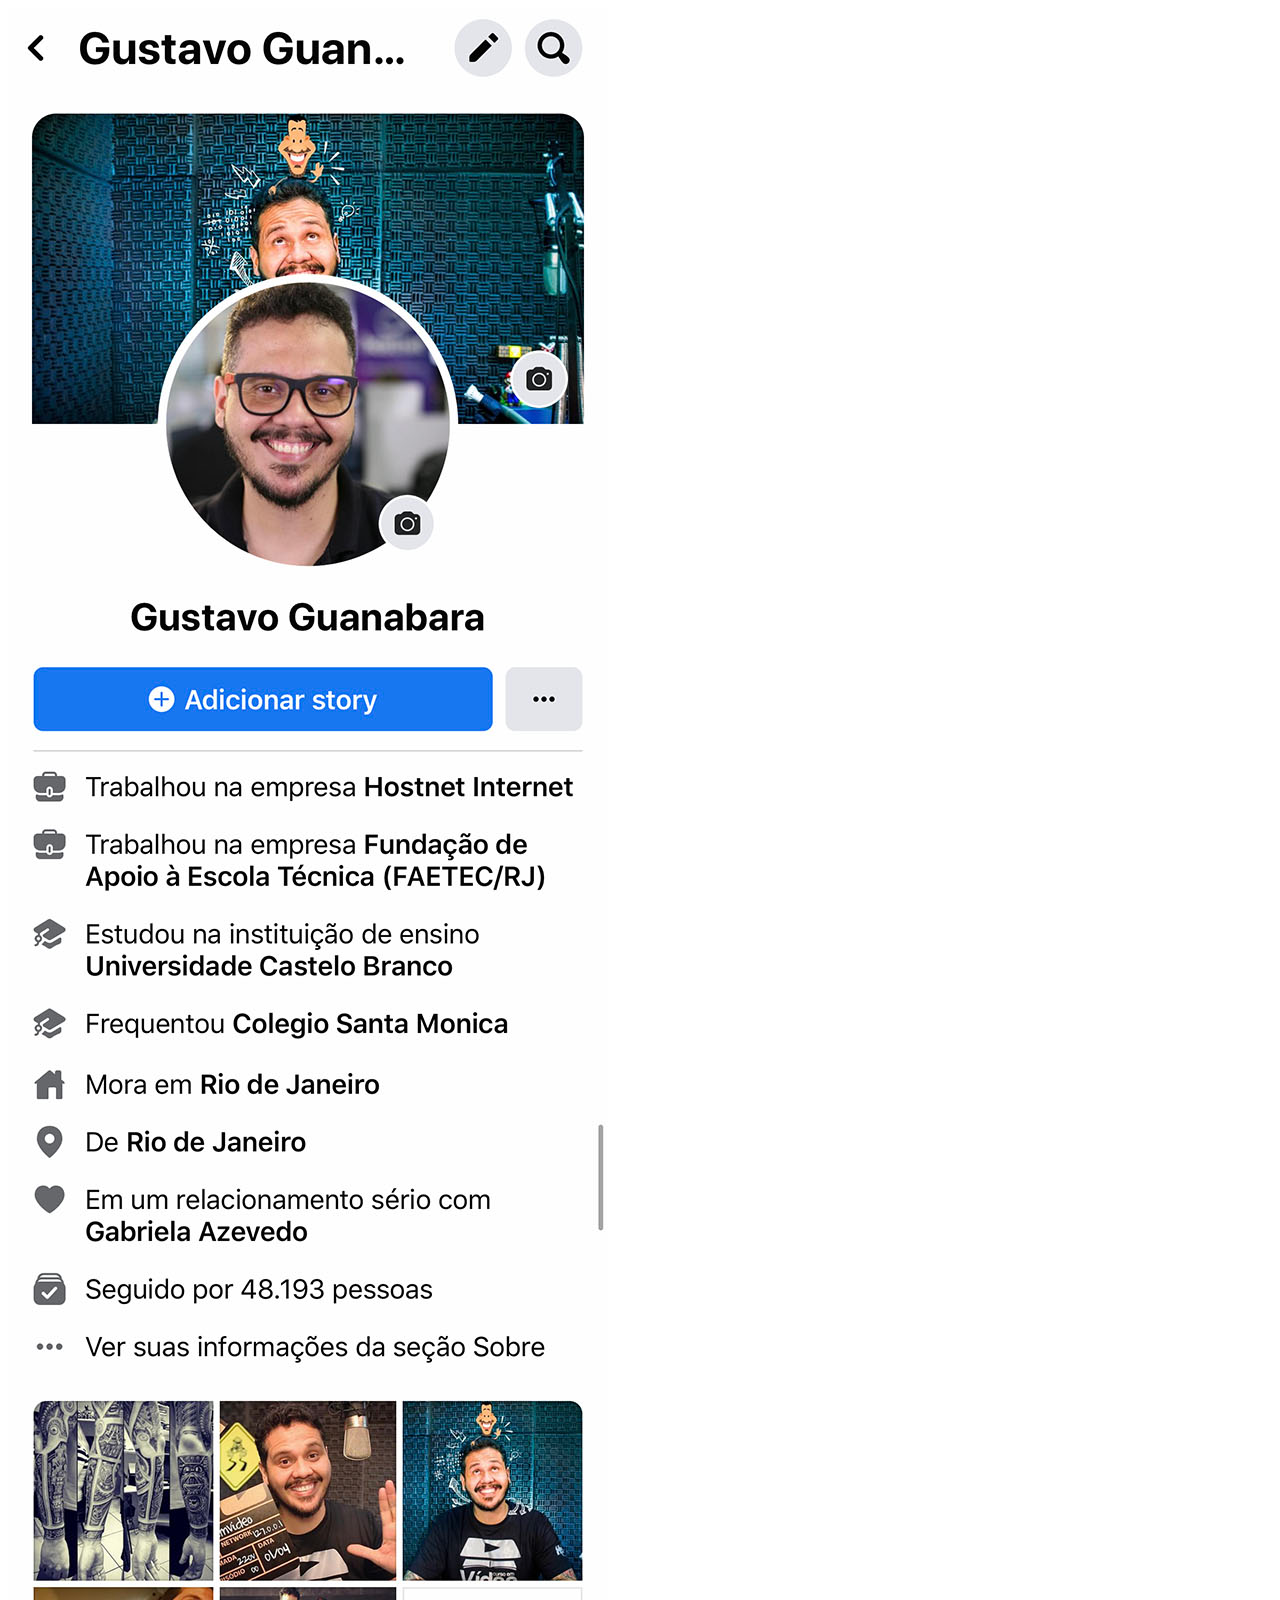
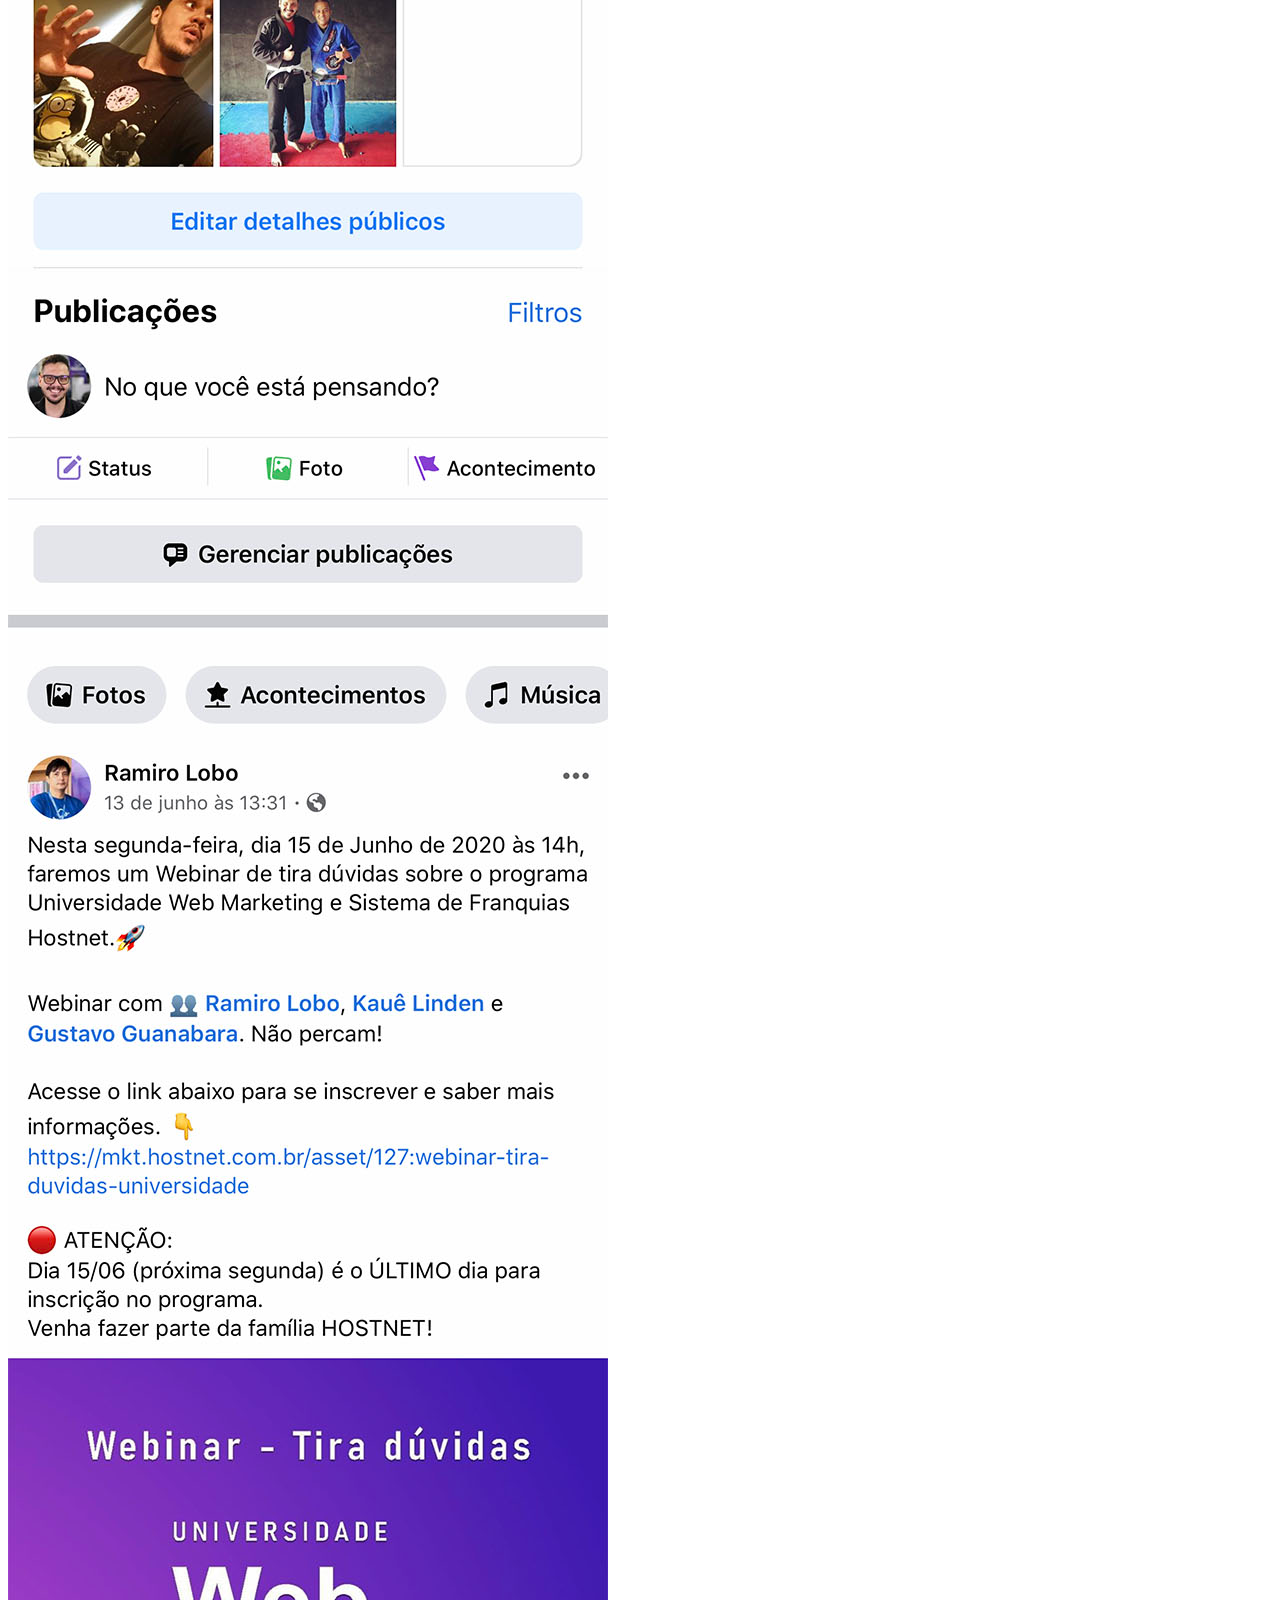
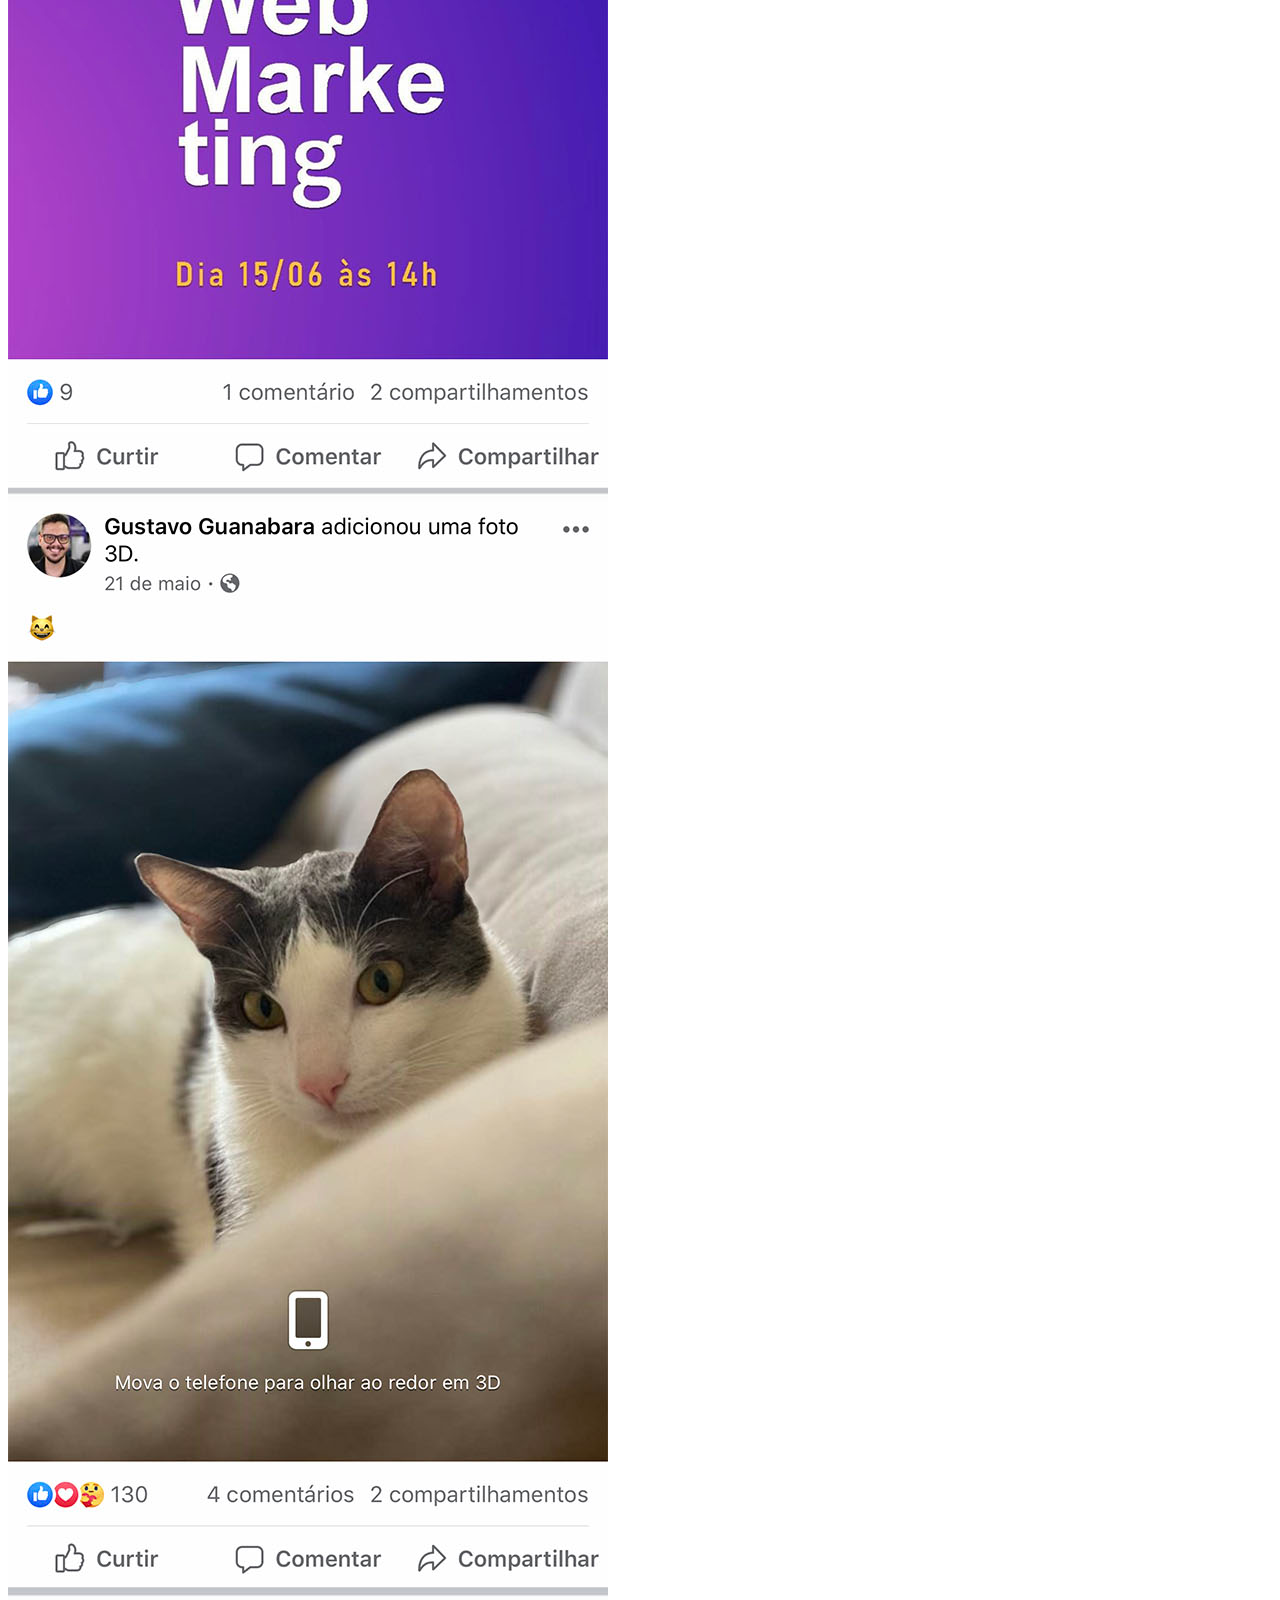
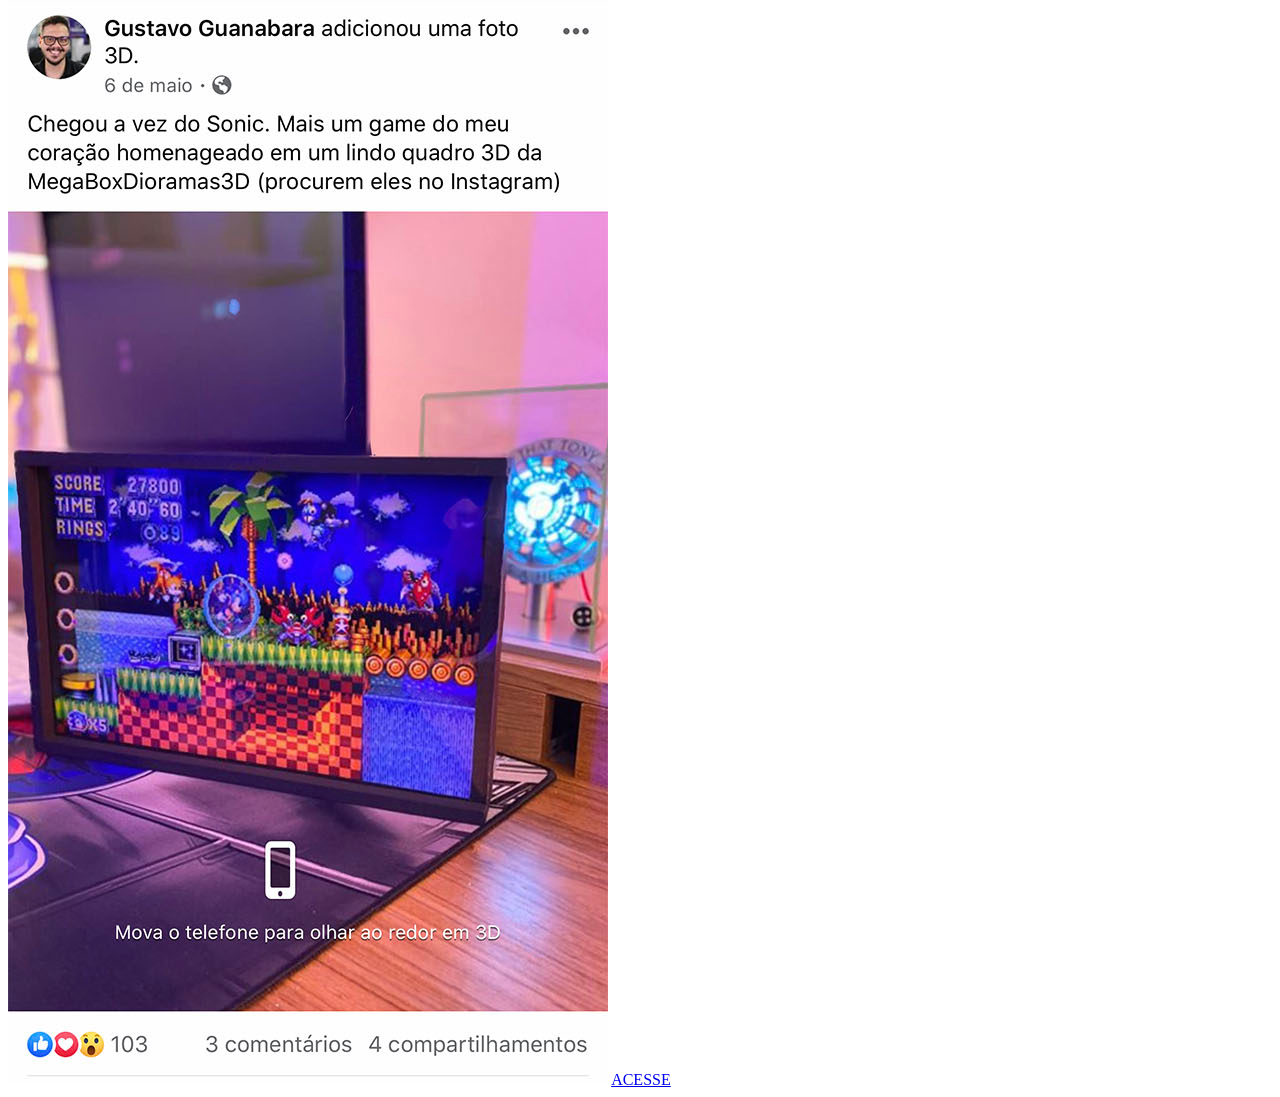
==== facebook.html @ 9b7a17c1 "telas html" ====
<!DOCTYPE html>
<html lang="pt-br">
<head>
    <meta charset="UTF-8">
    <meta name="viewport" content="width=device-width, initial-scale=1.0">
    <title>Document</title>
    <link rel="stylesheet" href="estilos/social.css">
</head>
<body>
    <img src="imagens/tela-facebook.jpg" alt="Facebook">
    <a href="https://www.facebook.com/gustavoguanabara/?locale=pt_BR" target="_blank">ACESSE</a>
</body>
</html>
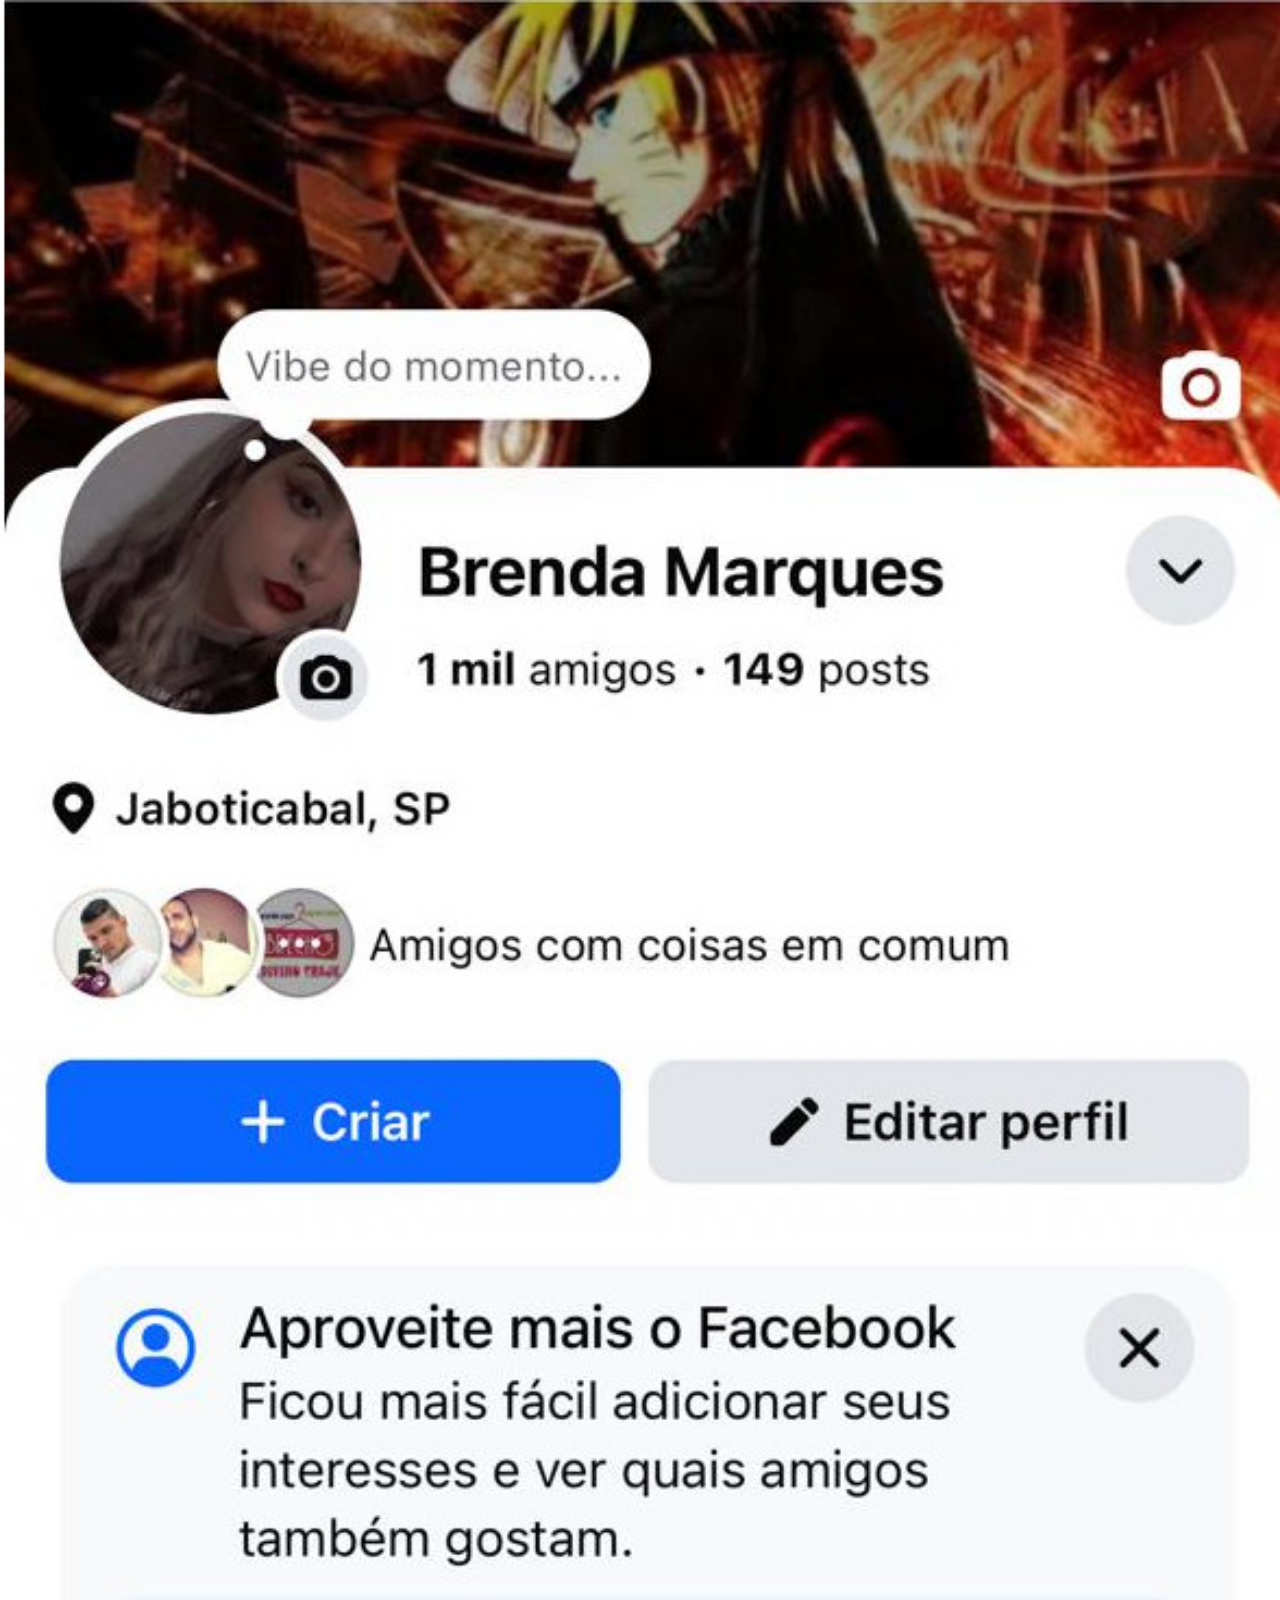
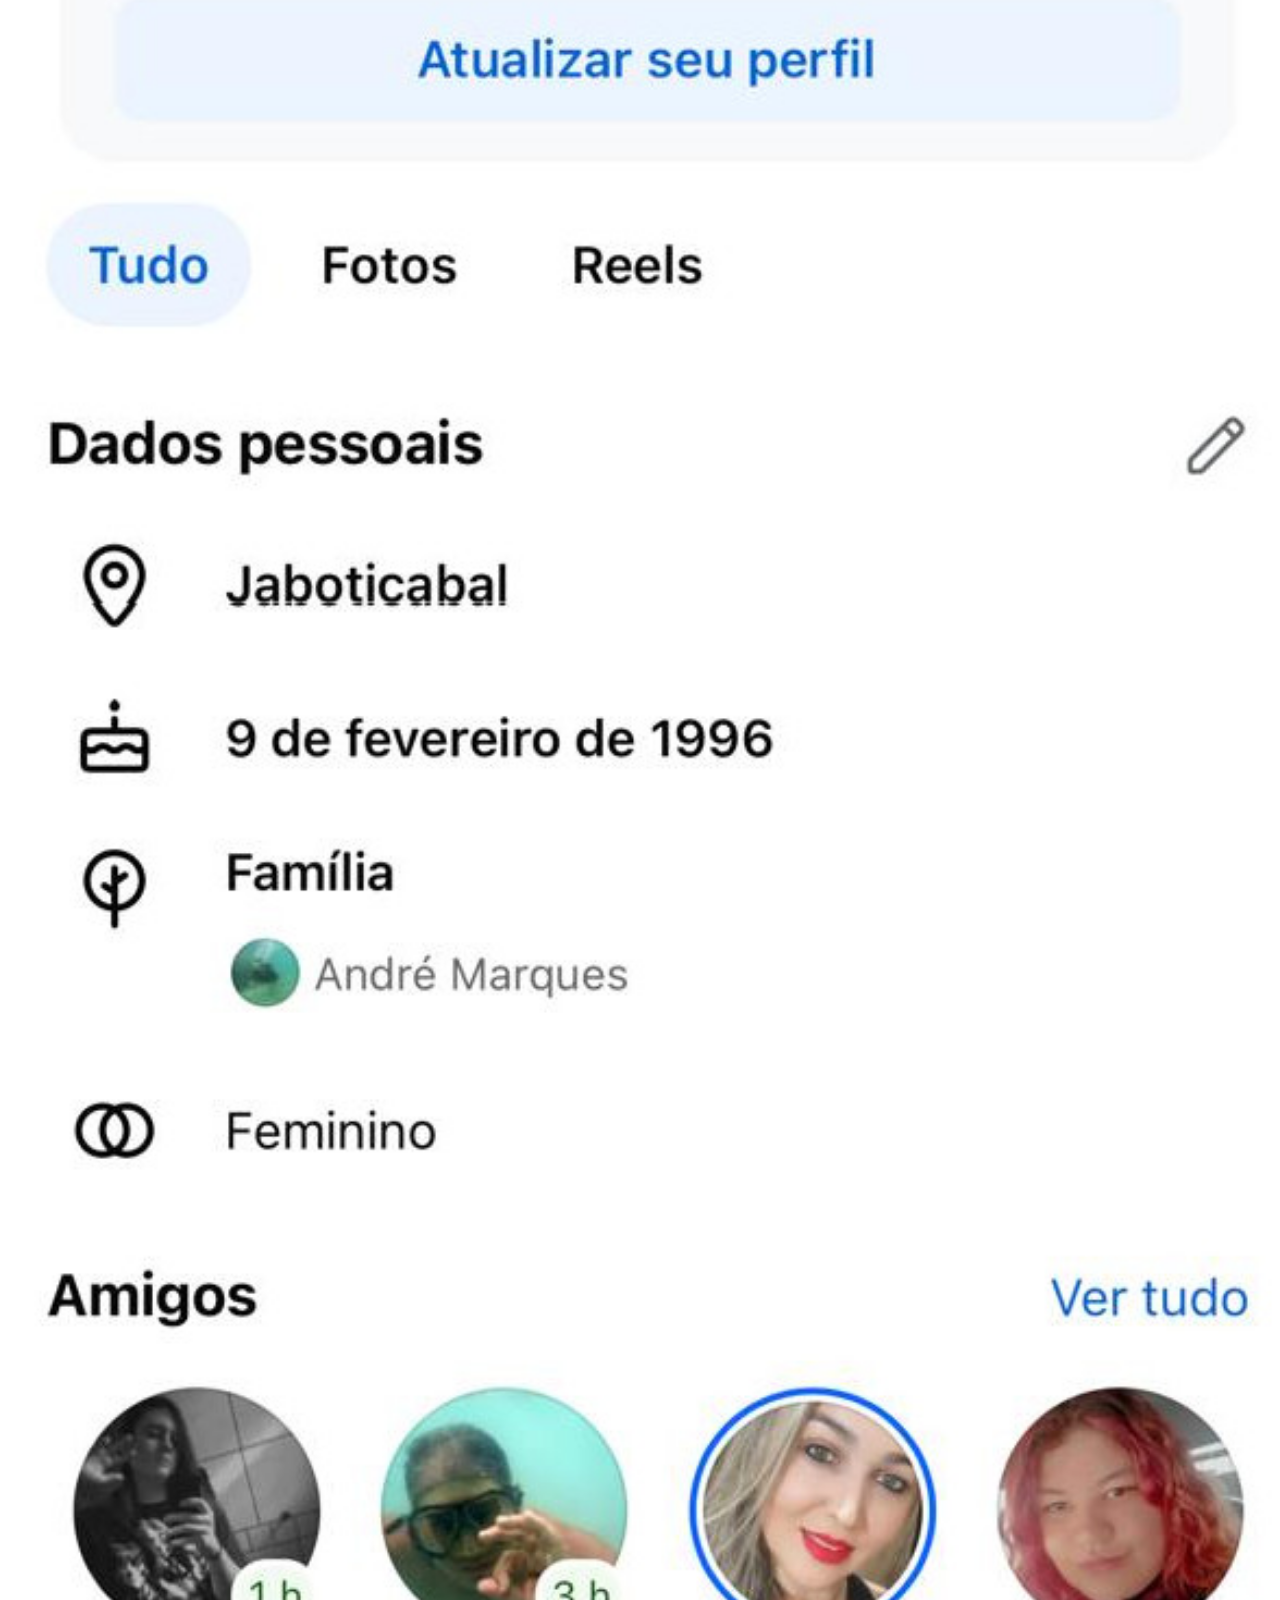
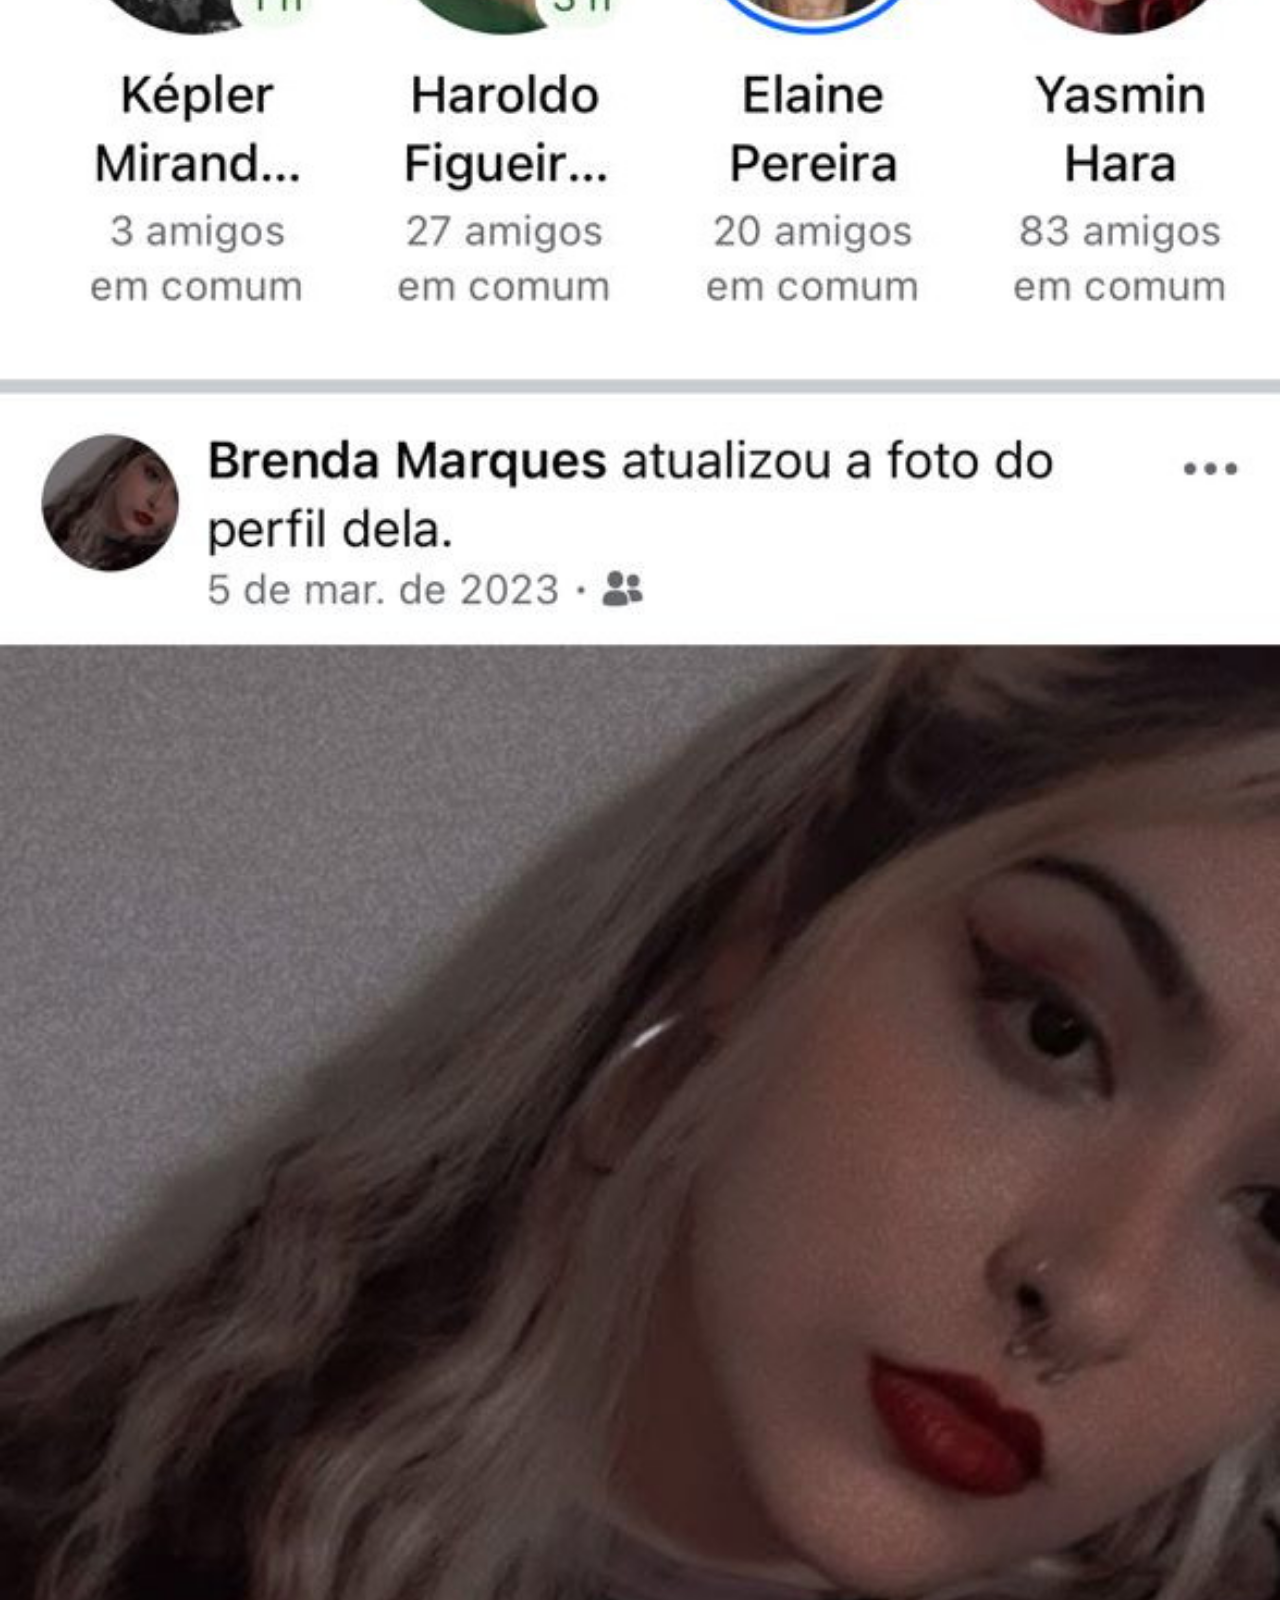
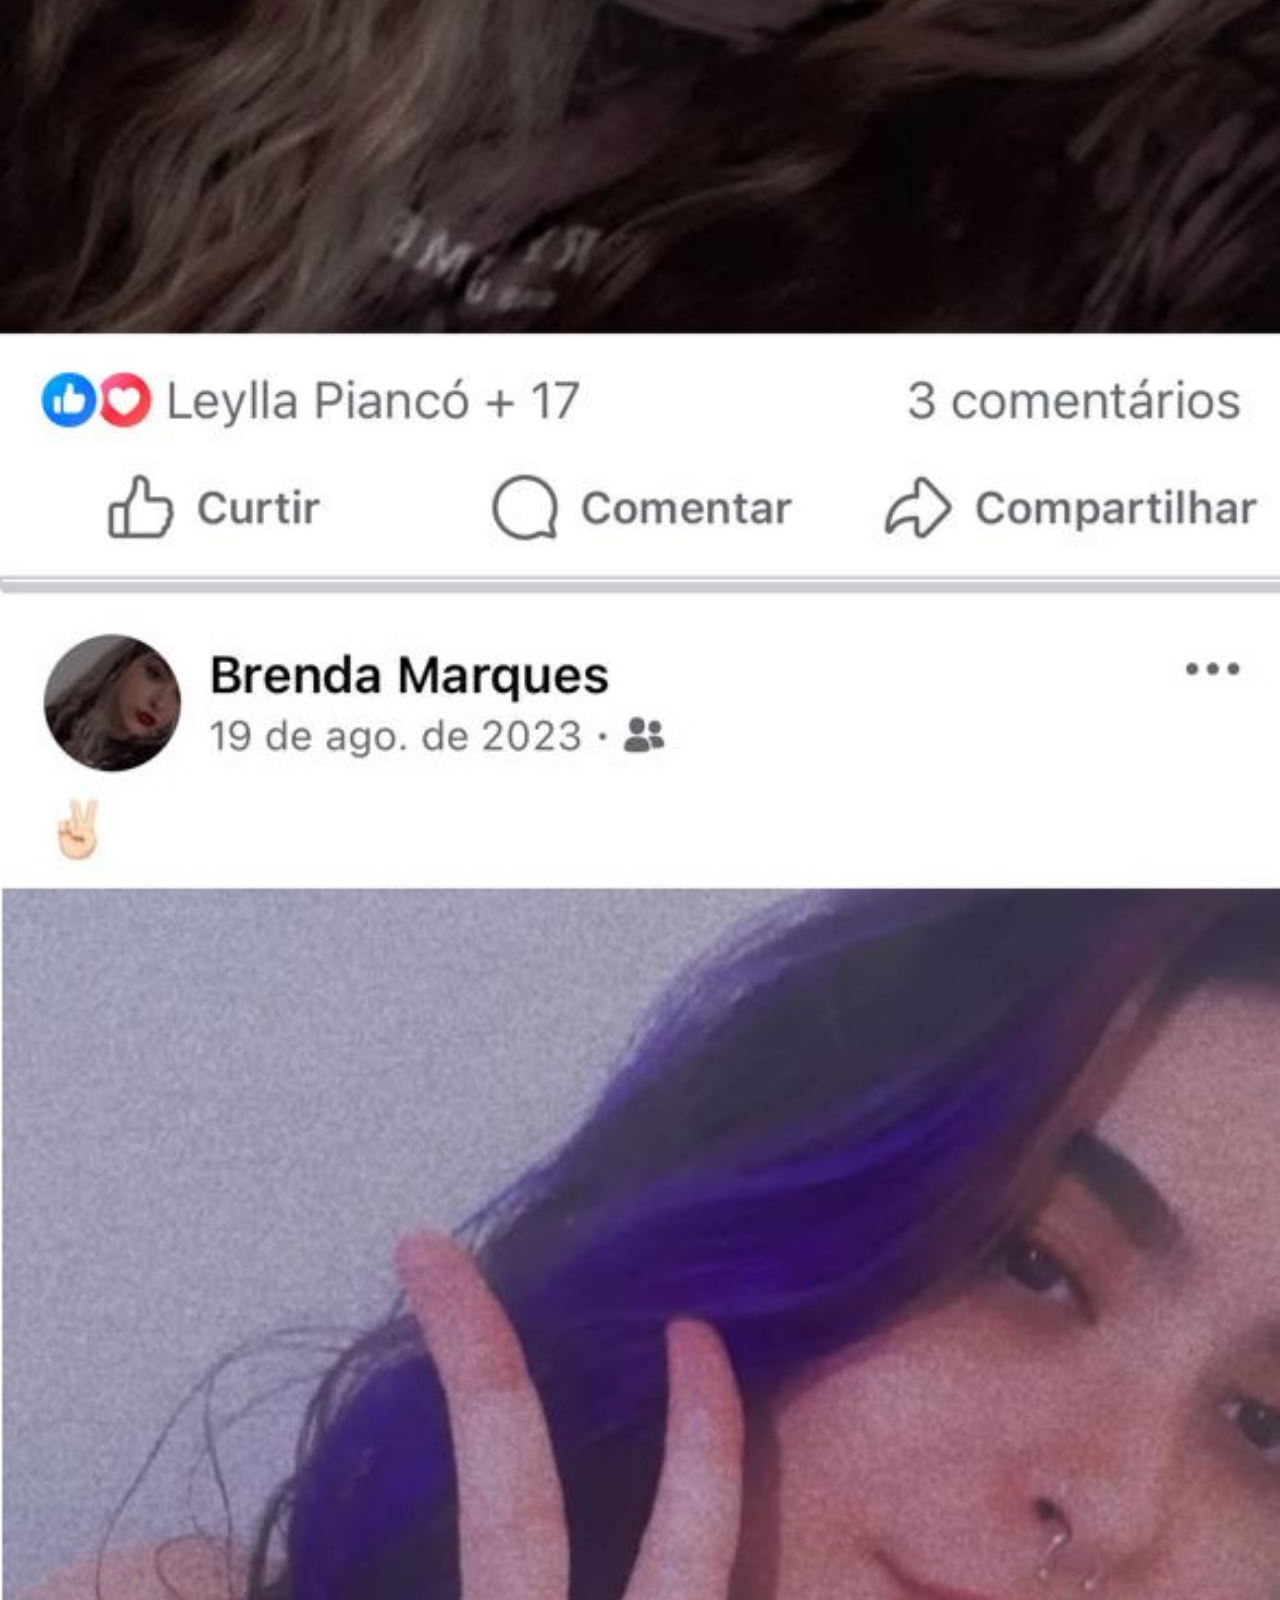
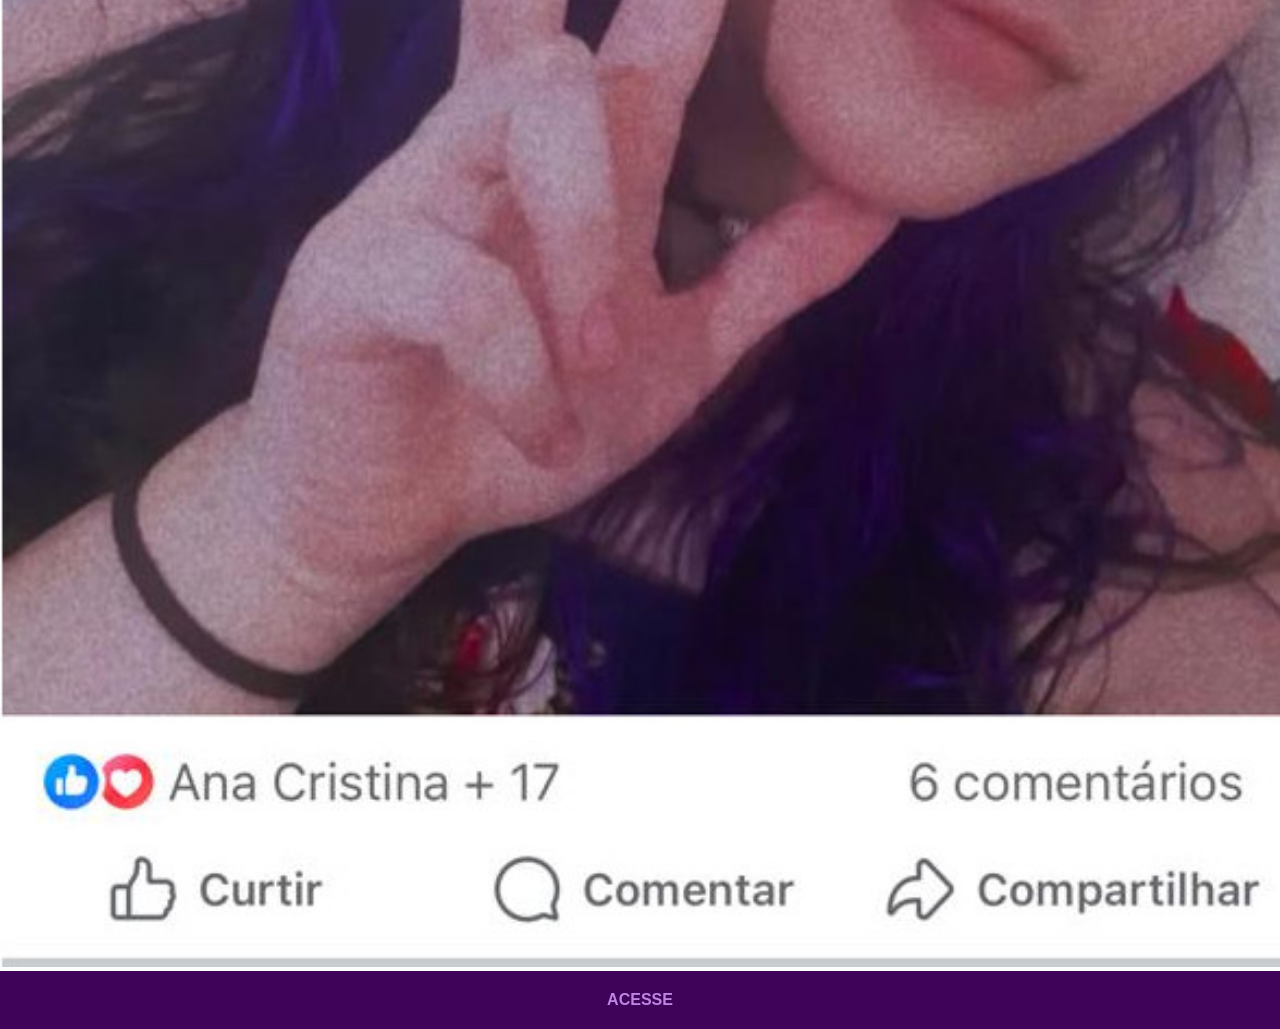
==== commit c04ae278: "exercicio social" ====
--- a/facebook.html
+++ b/facebook.html
@@ -7,7 +7,7 @@
     <link rel="stylesheet" href="estilos/social.css">
 </head>
 <body>
-    <img src="imagens/tela-facebook.jpg" alt="Facebook">
-    <a href="https://www.facebook.com/gustavoguanabara/?locale=pt_BR" target="_blank">ACESSE</a>
+    <img src="imagens/tela-facebook2.jpg" alt="Facebook">
+    <a href="https://www.facebook.com/brenda.marques.9216" target="_blank">ACESSE</a>
 </body>
 </html>
--- a/estilos/social.css
+++ b/estilos/social.css
@@ -0,0 +1,30 @@
+@charset "UTF-8";
+
+* {
+            margin: 0px;
+            padding: 0px;
+            font-family: Arial, Helvetica, sans-serif;
+        }
+
+        ::-webkit-scrollbar {
+            width: 0px;
+            height: 0px;
+        }
+
+        img {
+            width: 100vw;
+        }
+
+        a {
+            display: block;
+            background-color: rgb(63, 3, 90);
+            color: rgb(190, 133, 228);
+            padding: 20px;
+            text-align: center;
+            font-weight: bolder;
+            text-decoration: none;
+        }
+
+        a:hover {
+            background-color: rgba(104, 4, 150, 0.911);
+        }
